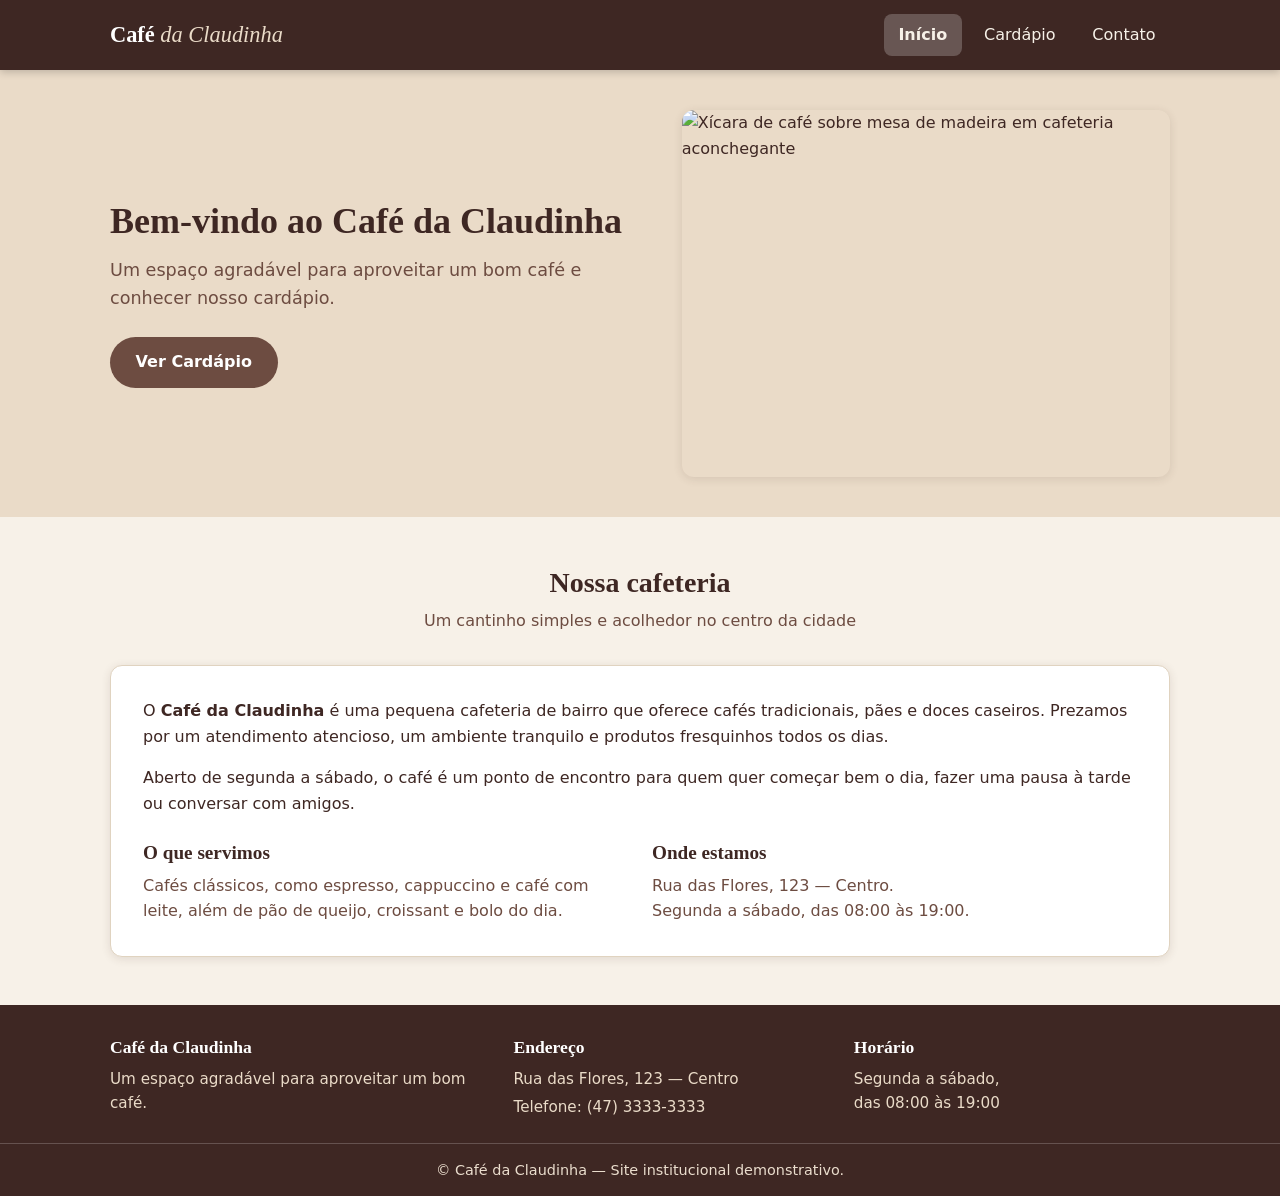
==== index.html @ 3e4fe187 "Implementa etapa 3 do site Café da Claudinha" ====
<!DOCTYPE html>
<html lang="pt-BR">
<head>
  <meta charset="UTF-8">
  <meta name="viewport" content="width=device-width, initial-scale=1.0">
  <meta name="description" content="Café da Claudinha — cafeteria aconchegante no centro. Conheça nosso espaço e cardápio.">
  <title>Café da Claudinha</title>
  <link rel="stylesheet" href="css/style.css">
</head>
<body>
  <a class="skip-link" href="#conteudo">Pular para o conteúdo</a>

  <header class="site-header">
    <div class="header-inner">
      <a class="brand" href="index.html">Café <span>da Claudinha</span></a>
      <button class="menu-toggle" type="button" aria-expanded="false" aria-controls="menu-principal" aria-label="Abrir menu">☰</button>
      <nav class="main-nav" id="menu-principal" aria-label="Navegação principal">
        <ul>
          <li><a href="index.html" class="active" aria-current="page">Início</a></li>
          <li><a href="cardapio.html">Cardápio</a></li>
          <li><a href="contato.html">Contato</a></li>
        </ul>
      </nav>
    </div>
  </header>

  <main id="conteudo">
    <!-- SEÇÃO PRINCIPAL / HERO (RF01) -->
    <section class="hero" aria-labelledby="titulo-hero">
      <div class="hero-inner">
        <div class="hero-text">
          <h1 id="titulo-hero">Bem-vindo ao Café da Claudinha</h1>
          <p>Um espaço agradável para aproveitar um bom café e conhecer nosso cardápio.</p>
          <a class="btn" href="cardapio.html">Ver Cardápio</a>
        </div>
        <div class="hero-image">
          <img src="https://images.unsplash.com/photo-1509042239860-f550ce710b93?w=900&q=80&auto=format&fit=crop" alt="Xícara de café sobre mesa de madeira em cafeteria aconchegante" width="900" height="675" loading="eager">
        </div>
      </div>
    </section>

    <!-- SEÇÃO INSTITUCIONAL (RF01) -->
    <section class="section" aria-labelledby="titulo-sobre">
      <div class="container">
        <h2 class="section-title" id="titulo-sobre">Nossa cafeteria</h2>
        <p class="section-subtitle">Um cantinho simples e acolhedor no centro da cidade</p>
        <div class="card-light">
          <p>O <strong>Café da Claudinha</strong> é uma pequena cafeteria de bairro que oferece cafés tradicionais, pães e doces caseiros. Prezamos por um atendimento atencioso, um ambiente tranquilo e produtos fresquinhos todos os dias.</p>
          <p>Aberto de segunda a sábado, o café é um ponto de encontro para quem quer começar bem o dia, fazer uma pausa à tarde ou conversar com amigos.</p>
          <div class="two-columns">
            <div class="info-box">
              <h3>O que servimos</h3>
              <p>Cafés clássicos, como espresso, cappuccino e café com leite, além de pão de queijo, croissant e bolo do dia.</p>
            </div>
            <div class="info-box">
              <h3>Onde estamos</h3>
              <p>Rua das Flores, 123 — Centro.<br>Segunda a sábado, das 08:00 às 19:00.</p>
            </div>
          </div>
        </div>
      </div>
    </section>
  </main>

  <footer class="site-footer">
    <div class="footer-inner">
      <div>
        <h3>Café da Claudinha</h3>
        <p>Um espaço agradável para aproveitar um bom café.</p>
      </div>
      <div>
        <h3>Endereço</h3>
        <address>Rua das Flores, 123 — Centro</address>
        <p>Telefone: (47) 3333-3333</p>
      </div>
      <div>
        <h3>Horário</h3>
        <p>Segunda a sábado,<br>das 08:00 às 19:00</p>
      </div>
    </div>
    <div class="footer-bottom">© Café da Claudinha — Site institucional demonstrativo.</div>
  </footer>

  <script src="js/script.js"></script>
</body>
</html>
---- css/style.css ----
/* ==========================================================
   Café da Claudinha — style.css
   1. reset/base | 2. variáveis | 3. tipografia
   4. header/nav | 5. hero | 6. seções
   7. cardápio | 8. formulário | 9. footer | 10. responsivo
   ========================================================== */

/* 1. Reset / Base */
*,
*::before,
*::after {
  box-sizing: border-box;
  margin: 0;
  padding: 0;
}

html {
  scroll-behavior: smooth;
}

body {
  font-family: system-ui, -apple-system, "Segoe UI", Arial, sans-serif;
  background-color: var(--color-background);
  color: var(--color-text);
  line-height: 1.6;
  min-height: 100vh;
  display: flex;
  flex-direction: column;
  overflow-x: hidden;
}

img {
  max-width: 100%;
  height: auto;
  display: block;
}

a {
  color: inherit;
}

ul {
  list-style: none;
}

/* 2. Variáveis */
:root {
  --color-primary: #3e2723;      /* marrom escuro */
  --color-secondary: #6d4c41;    /* marrom */
  --color-background: #f7f1e8;   /* creme */
  --color-surface: #ffffff;      /* branco */
  --color-accent: #eadbc8;       /* bege */
  --color-text: #3e2723;
  --color-text-light: #6d4c41;
  --color-muted: #8d6e63;
  --color-border: #e0d3c0;
  --color-success: #2e7d32;
  --color-error: #c62828;
  --radius: 12px;
  --shadow: 0 2px 10px rgba(62, 39, 35, 0.12);
  --container: 1100px;
  --font-title: Georgia, "Times New Roman", serif;
  --font-body: system-ui, -apple-system, "Segoe UI", Arial, sans-serif;
}

/* 3. Tipografia */
h1,
h2,
h3 {
  font-family: var(--font-title);
  color: var(--color-primary);
  line-height: 1.25;
}

h1 {
  font-size: 2.25rem;
  margin-bottom: 0.75rem;
}

h2 {
  font-size: 1.75rem;
  margin-bottom: 0.75rem;
}

h3 {
  font-size: 1.2rem;
}

p {
  margin-bottom: 1rem;
  color: var(--color-text);
}

.section-title {
  text-align: center;
  margin-bottom: 0.5rem;
}

.section-subtitle {
  text-align: center;
  color: var(--color-text-light);
  margin-bottom: 2rem;
}

.container {
  width: 100%;
  max-width: var(--container);
  margin: 0 auto;
  padding: 0 1.25rem;
}

/* Skip link (acessibilidade) */
.skip-link {
  position: absolute;
  left: -9999px;
  top: 0;
  background: var(--color-primary);
  color: #fff;
  padding: 0.6rem 1rem;
  border-radius: 0 0 8px 0;
  z-index: 100;
}

.skip-link:focus {
  left: 0;
}

/* 4. Header / Navegação */
.site-header {
  background-color: var(--color-primary);
  color: #f7f1e8;
  position: sticky;
  top: 0;
  z-index: 50;
  box-shadow: 0 2px 8px rgba(0, 0, 0, 0.2);
}

.header-inner {
  max-width: var(--container);
  margin: 0 auto;
  padding: 0.9rem 1.25rem;
  display: flex;
  align-items: center;
  justify-content: space-between;
  gap: 1rem;
}

.brand {
  font-family: var(--font-title);
  font-size: 1.4rem;
  font-weight: bold;
  text-decoration: none;
  color: #fff;
  white-space: nowrap;
}

.brand span {
  color: var(--color-accent);
  font-weight: normal;
  font-style: italic;
}

.main-nav ul {
  display: flex;
  gap: 0.5rem;
}

.main-nav a {
  display: inline-block;
  text-decoration: none;
  color: #f7f1e8;
  padding: 0.5rem 0.9rem;
  border-radius: 8px;
  transition: background-color 0.2s ease;
}

.main-nav a:hover {
  background-color: rgba(255, 255, 255, 0.15);
}

.main-nav a:focus-visible {
  outline: 3px solid #fff;
  outline-offset: 2px;
}

.main-nav a.active {
  background-color: rgba(255, 255, 255, 0.22);
  font-weight: 600;
}

.menu-toggle {
  display: none;
  background: transparent;
  border: 2px solid rgba(255, 255, 255, 0.6);
  color: #fff;
  border-radius: 8px;
  padding: 0.4rem 0.7rem;
  font-size: 1.1rem;
  cursor: pointer;
}

.menu-toggle:hover,
.menu-toggle:focus-visible {
  background: rgba(255, 255, 255, 0.15);
  outline: 2px solid #fff;
}

/* 5. Hero */
.hero {
  background-color: var(--color-accent);
}

.hero-inner {
  max-width: var(--container);
  margin: 0 auto;
  padding: 2.5rem 1.25rem;
  display: grid;
  grid-template-columns: 1.05fr 0.95fr;
  gap: 2rem;
  align-items: center;
}

.hero-text p {
  color: var(--color-text-light);
  font-size: 1.1rem;
}

.hero-image img {
  border-radius: var(--radius);
  box-shadow: var(--shadow);
  aspect-ratio: 4 / 3;
  object-fit: cover;
  width: 100%;
}

.btn {
  display: inline-block;
  background-color: var(--color-secondary);
  color: #fff;
  text-decoration: none;
  border: none;
  cursor: pointer;
  padding: 0.8rem 1.6rem;
  border-radius: 999px;
  font-size: 1rem;
  font-weight: 600;
  margin-top: 0.5rem;
  transition: background-color 0.2s ease, transform 0.1s ease;
}

.btn:hover {
  background-color: var(--color-primary);
}

.btn:focus-visible {
  outline: 3px solid var(--color-primary);
  outline-offset: 3px;
}

.btn:active {
  transform: scale(0.98);
}

/* 6. Seções */
.section {
  padding: 3rem 0;
}

.card-light {
  background-color: var(--color-surface);
  border: 1px solid var(--color-border);
  border-radius: var(--radius);
  box-shadow: var(--shadow);
  padding: 2rem;
}

.two-columns {
  display: grid;
  grid-template-columns: 1fr 1fr;
  gap: 1.5rem;
  margin-top: 1.5rem;
}

.info-box h3 {
  margin-bottom: 0.5rem;
}

.info-box p {
  color: var(--color-text-light);
  margin-bottom: 0;
}

/* 7. Cardápio */
.menu-grid {
  display: grid;
  grid-template-columns: repeat(3, 1fr);
  gap: 1.5rem;
  margin-top: 1rem;
}

.product-card {
  background: var(--color-surface);
  border: 1px solid var(--color-border);
  border-radius: var(--radius);
  overflow: hidden;
  box-shadow: var(--shadow);
  display: flex;
  flex-direction: column;
  transition: transform 0.15s ease;
}

.product-card:hover {
  transform: translateY(-3px);
}

.product-card img {
  width: 100%;
  aspect-ratio: 4 / 3;
  object-fit: cover;
}

.product-body {
  padding: 1.25rem;
  display: flex;
  flex-direction: column;
  gap: 0.5rem;
  flex: 1;
}

.product-body h3 {
  font-size: 1.25rem;
}

.product-body p {
  color: var(--color-text-light);
  font-size: 0.98rem;
  margin-bottom: 0.25rem;
  flex: 1;
}

.price {
  font-weight: 700;
  font-size: 1.15rem;
  color: var(--color-secondary);
}

/* 8. Contato / Formulário */
.contact-grid {
  display: grid;
  grid-template-columns: 0.9fr 1.1fr;
  gap: 1.5rem;
  align-items: start;
}

.contact-info {
  background: var(--color-surface);
  border: 1px solid var(--color-border);
  border-radius: var(--radius);
  padding: 1.75rem;
  box-shadow: var(--shadow);
}

.contact-info dl {
  display: grid;
  gap: 1rem;
  margin-top: 1rem;
}

.contact-info dt {
  font-weight: 700;
  color: var(--color-primary);
}

.contact-info dd {
  color: var(--color-text-light);
}

.contact-form-wrap {
  background: var(--color-surface);
  border: 1px solid var(--color-border);
  border-radius: var(--radius);
  padding: 1.75rem;
  box-shadow: var(--shadow);
}

.form-group {
  margin-bottom: 1.1rem;
}

.form-group label {
  display: block;
  font-weight: 600;
  margin-bottom: 0.35rem;
  color: var(--color-primary);
}

.form-group input,
.form-group textarea {
  width: 100%;
  border: 1px solid var(--color-border);
  border-radius: 8px;
  padding: 0.75rem 0.9rem;
  font-size: 1rem;
  font-family: var(--font-body);
  background: #fffdf9;
  color: var(--color-text);
}

.form-group input:focus,
.form-group textarea:focus {
  outline: 3px solid rgba(109, 76, 65, 0.35);
  border-color: var(--color-secondary);
}

.form-group textarea {
  min-height: 140px;
  resize: vertical;
}

.field-error {
  display: none;
  color: var(--color-error);
  font-size: 0.9rem;
  margin-top: 0.3rem;
}

.field-error.visible {
  display: block;
}

.form-feedback {
  display: none;
  margin-top: 1rem;
  padding: 0.9rem 1rem;
  border-radius: 8px;
  font-weight: 600;
}

.form-feedback.success {
  display: block;
  background: #e8f5e9;
  color: var(--color-success);
  border: 1px solid #a5d6a7;
}

.form-feedback.error {
  display: block;
  background: #fdecea;
  color: var(--color-error);
  border: 1px solid #ef9a9a;
}

/* 9. Footer */
.site-footer {
  background-color: var(--color-primary);
  color: #f7f1e8;
  margin-top: auto;
}

.footer-inner {
  max-width: var(--container);
  margin: 0 auto;
  padding: 2rem 1.25rem 1.25rem;
  display: grid;
  grid-template-columns: 1.2fr 1fr 1fr;
  gap: 1.5rem;
}

.site-footer h3 {
  color: #fff;
  margin-bottom: 0.5rem;
  font-size: 1.1rem;
}

.site-footer p,
.site-footer address {
  font-style: normal;
  color: #eadbc8;
  font-size: 0.95rem;
  margin-bottom: 0.25rem;
}

.footer-bottom {
  border-top: 1px solid rgba(255, 255, 255, 0.2);
  text-align: center;
  padding: 0.9rem 1rem;
  font-size: 0.9rem;
  color: #eaddcd;
}

/* 10. Responsividade */
@media (max-width: 1024px) {
  .menu-grid {
    grid-template-columns: repeat(2, 1fr);
  }

  .hero-inner {
    gap: 1.5rem;
  }
}

@media (max-width: 768px) {
  h1 {
    font-size: 1.9rem;
  }

  .hero-inner {
    grid-template-columns: 1fr;
    padding: 2rem 1.25rem;
  }

  .hero-image {
    order: -1;
  }

  .two-columns {
    grid-template-columns: 1fr;
  }

  .contact-grid {
    grid-template-columns: 1fr;
  }

  .footer-inner {
    grid-template-columns: 1fr 1fr;
  }
}

@media (max-width: 600px) {
  .menu-toggle {
    display: inline-block;
  }

  .main-nav {
    display: none;
    width: 100%;
  }

  .header-inner {
    flex-wrap: wrap;
  }

  .main-nav.open {
    display: block;
  }

  .main-nav ul {
    flex-direction: column;
    width: 100%;
    padding-bottom: 0.5rem;
  }

  .main-nav a {
    display: block;
    width: 100%;
  }

  .menu-grid {
    grid-template-columns: 1fr;
  }

  .section {
    padding: 2rem 0;
  }

  .card-light {
    padding: 1.4rem;
  }

  .footer-inner {
    grid-template-columns: 1fr;
  }
}

@media (max-width: 390px) {
  body {
    font-size: 0.98rem;
  }

  h1 {
    font-size: 1.65rem;
  }

  h2 {
    font-size: 1.4rem;
  }

  .container,
  .header-inner,
  .hero-inner {
    padding-left: 1rem;
    padding-right: 1rem;
  }

  .btn {
    width: 100%;
    text-align: center;
  }
}
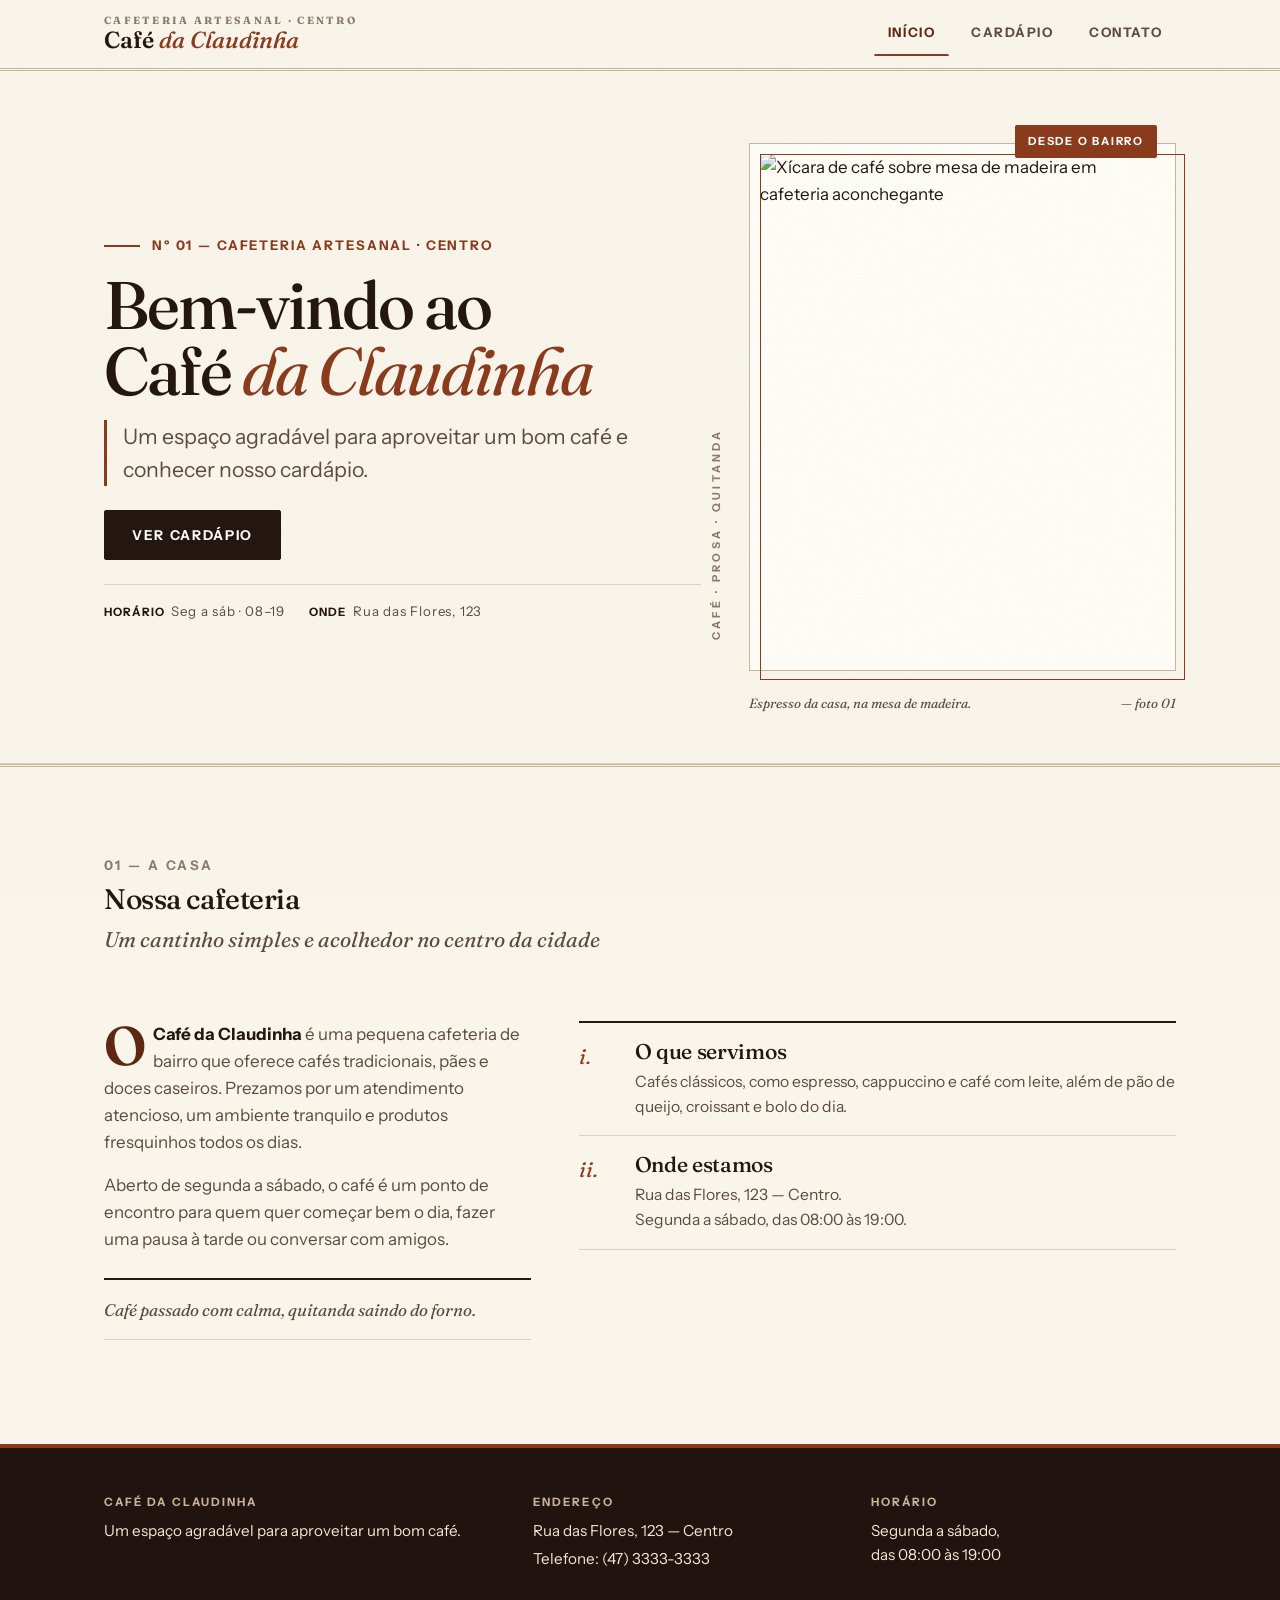
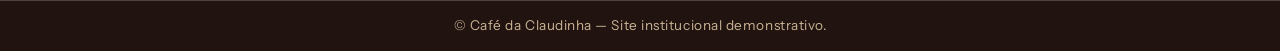
==== commit 7957d91d: "improvments" ====
--- a/index.html
+++ b/index.html
@@ -12,7 +12,7 @@
 
   <header class="site-header">
     <div class="header-inner">
-      <a class="brand" href="index.html">Café <span>da Claudinha</span></a>
+      <a class="brand" href="index.html"><span class="brand-top">Cafeteria artesanal · Centro</span>Café <em>da Claudinha</em></a>
       <button class="menu-toggle" type="button" aria-expanded="false" aria-controls="menu-principal" aria-label="Abrir menu">☰</button>
       <nav class="main-nav" id="menu-principal" aria-label="Navegação principal">
         <ul>
@@ -29,34 +29,55 @@
     <section class="hero" aria-labelledby="titulo-hero">
       <div class="hero-inner">
         <div class="hero-text">
-          <h1 id="titulo-hero">Bem-vindo ao Café da Claudinha</h1>
-          <p>Um espaço agradável para aproveitar um bom café e conhecer nosso cardápio.</p>
-          <a class="btn" href="cardapio.html">Ver Cardápio</a>
+          <p class="kicker">Nº 01 — Cafeteria artesanal · Centro</p>
+          <h1 id="titulo-hero">Bem-vindo ao Café <em>da Claudinha</em></h1>
+          <p class="lede">Um espaço agradável para aproveitar um bom café e conhecer nosso cardápio.</p>
+          <div class="hero-actions">
+            <a class="btn" href="cardapio.html">Ver Cardápio</a>
+          </div>
+          <p class="hero-meta"><span><strong>Horário</strong>Seg a sáb · 08–19</span><span><strong>Onde</strong>Rua das Flores, 123</span></p>
         </div>
-        <div class="hero-image">
-          <img src="https://images.unsplash.com/photo-1509042239860-f550ce710b93?w=900&q=80&auto=format&fit=crop" alt="Xícara de café sobre mesa de madeira em cafeteria aconchegante" width="900" height="675" loading="eager">
-        </div>
+        <figure class="hero-figure">
+          <span class="hero-stamp" aria-hidden="true">Desde o bairro</span>
+          <span class="hero-vertical" aria-hidden="true">café · prosa · quitanda</span>
+          <div class="frame">
+            <img src="https://images.unsplash.com/photo-1509042239860-f550ce710b93?w=900&q=80&auto=format&fit=crop" alt="Xícara de café sobre mesa de madeira em cafeteria aconchegante" width="900" height="1125" loading="eager">
+          </div>
+          <figcaption><span>Espresso da casa, na mesa de madeira.</span><span>— foto 01</span></figcaption>
+        </figure>
       </div>
     </section>
 
     <!-- SEÇÃO INSTITUCIONAL (RF01) -->
-    <section class="section" aria-labelledby="titulo-sobre">
+    <section class="section section--ruled" aria-labelledby="titulo-sobre">
       <div class="container">
-        <h2 class="section-title" id="titulo-sobre">Nossa cafeteria</h2>
-        <p class="section-subtitle">Um cantinho simples e acolhedor no centro da cidade</p>
-        <div class="card-light">
-          <p>O <strong>Café da Claudinha</strong> é uma pequena cafeteria de bairro que oferece cafés tradicionais, pães e doces caseiros. Prezamos por um atendimento atencioso, um ambiente tranquilo e produtos fresquinhos todos os dias.</p>
-          <p>Aberto de segunda a sábado, o café é um ponto de encontro para quem quer começar bem o dia, fazer uma pausa à tarde ou conversar com amigos.</p>
-          <div class="two-columns">
-            <div class="info-box">
-              <h3>O que servimos</h3>
-              <p>Cafés clássicos, como espresso, cappuccino e café com leite, além de pão de queijo, croissant e bolo do dia.</p>
-            </div>
-            <div class="info-box">
-              <h3>Onde estamos</h3>
-              <p>Rua das Flores, 123 — Centro.<br>Segunda a sábado, das 08:00 às 19:00.</p>
-            </div>
+        <div class="section-head">
+          <p class="section-index">01 — A casa</p>
+          <h2 class="section-title" id="titulo-sobre">Nossa cafeteria</h2>
+          <p class="section-subtitle">Um cantinho simples e acolhedor no centro da cidade</p>
+        </div>
+        <div class="editorial-grid">
+          <div class="prose">
+            <p class="dropcap">O <strong>Café da Claudinha</strong> é uma pequena cafeteria de bairro que oferece cafés tradicionais, pães e doces caseiros. Prezamos por um atendimento atencioso, um ambiente tranquilo e produtos fresquinhos todos os dias.</p>
+            <p>Aberto de segunda a sábado, o café é um ponto de encontro para quem quer começar bem o dia, fazer uma pausa à tarde ou conversar com amigos.</p>
+            <p class="pull">Café passado com calma, quitanda saindo do forno.</p>
           </div>
+          <ul class="ruled-list">
+            <li>
+              <span class="num" aria-hidden="true">i.</span>
+              <div>
+                <h3>O que servimos</h3>
+                <p>Cafés clássicos, como espresso, cappuccino e café com leite, além de pão de queijo, croissant e bolo do dia.</p>
+              </div>
+            </li>
+            <li>
+              <span class="num" aria-hidden="true">ii.</span>
+              <div>
+                <h3>Onde estamos</h3>
+                <p>Rua das Flores, 123 — Centro.<br>Segunda a sábado, das 08:00 às 19:00.</p>
+              </div>
+            </li>
+          </ul>
         </div>
       </div>
     </section>
--- a/css/style.css
+++ b/css/style.css
@@ -1,599 +1,536 @@
 /* ==========================================================
-   Café da Claudinha — style.css
-   1. reset/base | 2. variáveis | 3. tipografia
-   4. header/nav | 5. hero | 6. seções
-   7. cardápio | 8. formulário | 9. footer | 10. responsivo
+   Café da Claudinha — Warm Editorial
+   Direção: menu impresso artesanal + revista gastronômica
+   Tokens primeiro; nenhum valor fora da escala.
    ========================================================== */
-
-/* 1. Reset / Base */
+@import url("https://fonts.googleapis.com/css2?family=Fraunces:ital,opsz,wght@0,9..144,400;0,9..144,500;0,9..144,600;1,9..144,400;1,9..144,500&family=Instrument+Sans:wght@400;500;600;700&display=swap");
+
+:root {
+  /* TYPE — perfect fourth 1.333, fluido com clamp */
+  --font-display: "Fraunces", Georgia, "Times New Roman", serif;
+  --font-text: "Instrument Sans", system-ui, -apple-system, "Segoe UI", sans-serif;
+  --step--1: clamp(0.78rem, 0.76rem + 0.1vw, 0.83rem);
+  --step-0: clamp(1rem, 0.96rem + 0.2vw, 1.06rem);
+  --step-1: clamp(1.2rem, 1.12rem + 0.4vw, 1.33rem);
+  --step-2: clamp(1.5rem, 1.35rem + 0.75vw, 1.77rem);
+  --step-3: clamp(1.9rem, 1.6rem + 1.4vw, 2.37rem);
+  --step-4: clamp(2.4rem, 1.95rem + 2.3vw, 3.15rem);
+  --step-5: clamp(3rem, 2.3rem + 3.5vw, 4.2rem);
+
+  /* SPACE — uma escala só */
+  --space-3xs: 0.25rem; --space-2xs: 0.5rem; --space-xs: 0.75rem;
+  --space-s: 1rem; --space-m: 1.5rem; --space-l: 2rem;
+  --space-xl: 3rem; --space-2xl: 4.5rem; --space-3xl: 6rem;
+  --space-section: clamp(3rem, 2rem + 5vw, 5.5rem);
+
+  /* COLOR — rampa quente, um acento só */
+  --base: #faf5eb;
+  --surface: #fffdf7;
+  --surface-warm: #f3e9d6;
+  --ink: #241611;
+  --ink-2: #5d4b3e;
+  --ink-3: #8c7b6b;
+  --line: #e0d2ba;
+  --line-strong: #c9b694;
+  --accent: #8a3b1c;
+  --accent-deep: #5e2712;
+  --footer-bg: #211310;
+  --footer-ink: #f2e7d3;
+  --footer-dim: #c8b394;
+  --success: #2e6b34;
+  --error: #a8321f;
+
+  /* FORM */
+  --radius: 2px;
+  --border: 1px solid var(--line);
+  --border-strong: 1px solid var(--line-strong);
+  --shadow: none;
+  --container: 1120px;
+  --measure: 68ch;
+
+  /* MOTION */
+  --dur-fast: 120ms; --dur: 200ms; --dur-slow: 500ms;
+  --ease: cubic-bezier(0.2, 0, 0, 1);
+
+  --z-sticky: 100;
+}
+
+/* 1. Base */
 *,
 *::before,
-*::after {
-  box-sizing: border-box;
-  margin: 0;
-  padding: 0;
-}
-
-html {
-  scroll-behavior: smooth;
-}
+*::after { box-sizing: border-box; margin: 0; padding: 0; }
+
+html { scroll-behavior: smooth; }
 
 body {
-  font-family: system-ui, -apple-system, "Segoe UI", Arial, sans-serif;
-  background-color: var(--color-background);
-  color: var(--color-text);
+  font-family: var(--font-text);
+  background: var(--base);
+  color: var(--ink);
   line-height: 1.6;
-  min-height: 100vh;
+  font-size: var(--step-0);
+  min-height: 100svh;
   display: flex;
   flex-direction: column;
   overflow-x: hidden;
 }
 
-img {
-  max-width: 100%;
-  height: auto;
-  display: block;
-}
-
-a {
-  color: inherit;
-}
-
-ul {
-  list-style: none;
-}
-
-/* 2. Variáveis */
-:root {
-  --color-primary: #3e2723;      /* marrom escuro */
-  --color-secondary: #6d4c41;    /* marrom */
-  --color-background: #f7f1e8;   /* creme */
-  --color-surface: #ffffff;      /* branco */
-  --color-accent: #eadbc8;       /* bege */
-  --color-text: #3e2723;
-  --color-text-light: #6d4c41;
-  --color-muted: #8d6e63;
-  --color-border: #e0d3c0;
-  --color-success: #2e7d32;
-  --color-error: #c62828;
-  --radius: 12px;
-  --shadow: 0 2px 10px rgba(62, 39, 35, 0.12);
-  --container: 1100px;
-  --font-title: Georgia, "Times New Roman", serif;
-  --font-body: system-ui, -apple-system, "Segoe UI", Arial, sans-serif;
-}
-
-/* 3. Tipografia */
-h1,
-h2,
-h3 {
-  font-family: var(--font-title);
-  color: var(--color-primary);
-  line-height: 1.25;
-}
-
-h1 {
-  font-size: 2.25rem;
-  margin-bottom: 0.75rem;
-}
-
-h2 {
-  font-size: 1.75rem;
-  margin-bottom: 0.75rem;
-}
-
-h3 {
-  font-size: 1.2rem;
-}
-
-p {
-  margin-bottom: 1rem;
-  color: var(--color-text);
-}
-
-.section-title {
-  text-align: center;
-  margin-bottom: 0.5rem;
-}
-
+/* textura de papel sutil (print) */
+body::before {
+  content: ""; position: fixed; inset: 0; pointer-events: none; z-index: 9999;
+  opacity: 0.05; mix-blend-mode: multiply;
+  background-image: url("data:image/svg+xml,%3Csvg xmlns='http://www.w3.org/2000/svg'%3E%3Cfilter id='n'%3E%3CfeTurbulence type='fractalNoise' baseFrequency='.8' numOctaves='4'/%3E%3C/filter%3E%3Crect width='100%25' height='100%25' filter='url(%23n)'/%3E%3C/svg%3E");
+}
+@media (prefers-reduced-transparency: reduce) { body::before { display: none; } }
+
+img { max-width: 100%; height: auto; display: block; }
+ul { list-style: none; }
+a { color: inherit; }
+
+::selection { background: var(--accent); color: #fff; }
+
+/* 2. Tipografia */
+h1, h2, h3 {
+  font-family: var(--font-display);
+  font-weight: 500;
+  line-height: 1.08;
+  letter-spacing: -0.015em;
+  color: var(--ink);
+  text-wrap: balance;
+}
+h1 { font-size: var(--step-4); }
+h2 { font-size: var(--step-2); }
+h3 { font-size: var(--step-1); line-height: 1.2; }
+p { max-width: var(--measure); text-wrap: pretty; }
+strong { font-weight: 700; }
+
+.kicker {
+  font-family: var(--font-text);
+  font-size: var(--step--1);
+  font-weight: 700;
+  letter-spacing: 0.14em;
+  text-transform: uppercase;
+  color: var(--accent);
+  display: flex;
+  align-items: center;
+  gap: var(--space-xs);
+  margin-bottom: var(--space-s);
+  max-width: none;
+}
+.kicker::before {
+  content: ""; width: 2.25rem; height: 2px; background: var(--accent); flex: none;
+}
+
+.section-title { margin-bottom: var(--space-2xs); }
 .section-subtitle {
-  text-align: center;
-  color: var(--color-text-light);
-  margin-bottom: 2rem;
+  color: var(--ink-2);
+  font-size: var(--step-1);
+  font-family: var(--font-display);
+  font-style: italic;
+  font-weight: 400;
+  margin-bottom: var(--space-l);
+  max-width: none;
 }
 
 .container {
   width: 100%;
   max-width: var(--container);
   margin: 0 auto;
-  padding: 0 1.25rem;
-}
-
-/* Skip link (acessibilidade) */
+  padding: 0 var(--space-m);
+}
+
 .skip-link {
-  position: absolute;
-  left: -9999px;
-  top: 0;
-  background: var(--color-primary);
-  color: #fff;
-  padding: 0.6rem 1rem;
-  border-radius: 0 0 8px 0;
-  z-index: 100;
-}
-
-.skip-link:focus {
-  left: 0;
-}
-
-/* 4. Header / Navegação */
+  position: absolute; left: -9999px; top: 0;
+  background: var(--ink); color: #fff;
+  padding: 0.6rem 1rem; border-radius: 0 0 var(--radius) 0; z-index: 200;
+}
+.skip-link:focus { left: 0; }
+
+/* 3. Header — barra editorial com régua dupla */
 .site-header {
-  background-color: var(--color-primary);
-  color: #f7f1e8;
-  position: sticky;
-  top: 0;
-  z-index: 50;
-  box-shadow: 0 2px 8px rgba(0, 0, 0, 0.2);
-}
-
+  background: var(--base);
+  border-bottom: 3px double var(--line-strong);
+  position: sticky; top: 0; z-index: var(--z-sticky);
+}
 .header-inner {
   max-width: var(--container);
   margin: 0 auto;
-  padding: 0.9rem 1.25rem;
-  display: flex;
-  align-items: center;
-  justify-content: space-between;
-  gap: 1rem;
-}
-
+  padding: var(--space-xs) var(--space-m);
+  display: flex; align-items: center; justify-content: space-between;
+  gap: var(--space-s);
+}
+.brand-top {
+  display: block;
+  font-size: 0.65rem; font-weight: 700;
+  letter-spacing: 0.22em; text-transform: uppercase;
+  color: var(--ink-3);
+  line-height: 1.2;
+}
 .brand {
-  font-family: var(--font-title);
-  font-size: 1.4rem;
-  font-weight: bold;
-  text-decoration: none;
-  color: #fff;
-  white-space: nowrap;
-}
-
-.brand span {
-  color: var(--color-accent);
-  font-weight: normal;
-  font-style: italic;
-}
-
-.main-nav ul {
-  display: flex;
-  gap: 0.5rem;
-}
-
+  font-family: var(--font-display);
+  font-size: 1.45rem; font-weight: 600;
+  text-decoration: none; color: var(--ink);
+  line-height: 1.1; white-space: nowrap;
+}
+.brand em { color: var(--accent); font-style: italic; font-weight: 500; }
+
+.main-nav ul { display: flex; gap: var(--space-2xs); align-items: center; }
 .main-nav a {
   display: inline-block;
   text-decoration: none;
-  color: #f7f1e8;
-  padding: 0.5rem 0.9rem;
-  border-radius: 8px;
-  transition: background-color 0.2s ease;
-}
-
-.main-nav a:hover {
-  background-color: rgba(255, 255, 255, 0.15);
-}
-
-.main-nav a:focus-visible {
-  outline: 3px solid #fff;
-  outline-offset: 2px;
-}
-
-.main-nav a.active {
-  background-color: rgba(255, 255, 255, 0.22);
-  font-weight: 600;
-}
+  font-size: 0.82rem; font-weight: 700;
+  letter-spacing: 0.12em; text-transform: uppercase;
+  color: var(--ink-2);
+  padding: 0.55rem 0.8rem;
+  border: 1px solid transparent;
+  border-radius: var(--radius);
+  min-height: 44px; line-height: 1.6;
+}
+.main-nav a:hover { color: var(--accent-deep); border-color: var(--line); background: var(--surface); }
+.main-nav a:active { transform: translateY(1px); }
+.main-nav a:focus-visible { outline: 2px solid var(--accent); outline-offset: 2px; }
+.main-nav a.active { color: var(--accent-deep); border-bottom: 2px solid var(--accent); border-radius: 0; }
 
 .menu-toggle {
   display: none;
   background: transparent;
-  border: 2px solid rgba(255, 255, 255, 0.6);
-  color: #fff;
-  border-radius: 8px;
-  padding: 0.4rem 0.7rem;
-  font-size: 1.1rem;
-  cursor: pointer;
-}
-
-.menu-toggle:hover,
-.menu-toggle:focus-visible {
-  background: rgba(255, 255, 255, 0.15);
-  outline: 2px solid #fff;
-}
-
-/* 5. Hero */
+  border: var(--border-strong);
+  border-radius: var(--radius);
+  color: var(--ink);
+  padding: 0.5rem 0.8rem;
+  font-size: 1rem; font-weight: 700;
+  cursor: pointer; min-height: 44px; min-width: 44px;
+}
+.menu-toggle:hover, .menu-toggle:focus-visible {
+  border-color: var(--accent); color: var(--accent-deep); outline: 2px solid var(--accent); outline-offset: 2px;
+}
+
+/* 4. Hero editorial */
 .hero {
-  background-color: var(--color-accent);
-}
-
+  border-bottom: var(--border);
+  background:
+    linear-gradient(var(--line) 1px, transparent 1px) 0 0 / 100% 100%,
+    var(--base);
+  background-image: none;
+}
 .hero-inner {
   max-width: var(--container);
   margin: 0 auto;
-  padding: 2.5rem 1.25rem;
+  padding: var(--space-2xl) var(--space-m) var(--space-xl);
   display: grid;
-  grid-template-columns: 1.05fr 0.95fr;
-  gap: 2rem;
+  grid-template-columns: 7fr 5fr;
+  gap: var(--space-xl);
   align-items: center;
 }
-
-.hero-text p {
-  color: var(--color-text-light);
-  font-size: 1.1rem;
-}
-
-.hero-image img {
+.hero-text h1 { font-size: var(--step-5); line-height: 0.98; letter-spacing: -0.03em; margin-bottom: var(--space-s); }
+.hero-text h1 em { font-style: italic; color: var(--accent); font-weight: 400; }
+.hero-text .lede {
+  font-size: var(--step-1);
+  line-height: 1.55;
+  color: var(--ink-2);
+  max-width: 34rem;
+  margin-bottom: var(--space-m);
+  border-left: 3px solid var(--accent);
+  padding-left: var(--space-s);
+}
+.hero-actions { display: flex; flex-wrap: wrap; gap: var(--space-s); align-items: center; margin-bottom: var(--space-m); }
+
+.btn {
+  display: inline-flex; align-items: center; justify-content: center;
+  background: var(--ink); color: #fff;
+  text-decoration: none; border: 1px solid var(--ink);
+  cursor: pointer;
+  padding: 0.85rem 1.7rem 0.8rem;
   border-radius: var(--radius);
-  box-shadow: var(--shadow);
-  aspect-ratio: 4 / 3;
-  object-fit: cover;
+  font-size: 0.85rem; font-weight: 700;
+  letter-spacing: 0.12em; text-transform: uppercase;
+  font-family: var(--font-text);
+  min-height: 48px;
+  transition: background-color var(--dur) var(--ease), color var(--dur) var(--ease), transform var(--dur-fast) var(--ease);
+}
+.btn:hover { background: var(--accent-deep); border-color: var(--accent-deep); }
+.btn:active { transform: translateY(1px); }
+.btn:focus-visible { outline: 3px solid var(--accent); outline-offset: 3px; }
+.btn--ghost { background: transparent; color: var(--ink); border: var(--border-strong); }
+.btn--ghost:hover { background: var(--surface); color: var(--accent-deep); border-color: var(--accent); }
+
+.hero-meta {
+  display: flex; flex-wrap: wrap;
+  gap: 0 var(--space-m);
+  border-top: var(--border);
+  padding-top: var(--space-s);
+  font-size: var(--step--1);
+  letter-spacing: 0.06em;
+  color: var(--ink-2);
+  max-width: none;
+}
+.hero-meta strong { color: var(--ink); letter-spacing: 0.1em; text-transform: uppercase; font-size: 0.72rem; margin-right: 0.4rem; }
+
+.hero-figure { position: relative; margin: 0; }
+.hero-figure .frame {
+  border: var(--border-strong);
+  background: var(--surface);
+  padding: 0.6rem;
+  position: relative;
+}
+.hero-figure .frame::after {
+  /* moldura deslocada — detalhe impresso */
+  content: ""; position: absolute; inset: 0;
+  border: 1px solid var(--accent);
+  transform: translate(10px, 10px);
+  pointer-events: none;
+}
+.hero-figure img {
+  width: 100%; aspect-ratio: 4 / 5; object-fit: cover;
+  filter: sepia(0.12) saturate(1.02);
+}
+.hero-figure figcaption {
+  display: flex; justify-content: space-between; gap: var(--space-s);
+  font-size: var(--step--1); color: var(--ink-2);
+  padding-top: 1.4rem;
+  font-style: italic; font-family: var(--font-display);
+}
+.hero-stamp {
+  position: absolute; top: -1.1rem; right: 1.2rem;
+  background: var(--accent); color: #fff;
+  font-size: 0.7rem; font-weight: 700;
+  letter-spacing: 0.16em; text-transform: uppercase;
+  padding: 0.45rem 0.8rem;
+  border-radius: var(--radius);
+  z-index: 2;
+}
+.hero-vertical {
+  position: absolute; left: -2.6rem; top: 50%;
+  writing-mode: vertical-rl; transform: rotate(180deg);
+  font-size: 0.68rem; font-weight: 700;
+  letter-spacing: 0.3em; text-transform: uppercase;
+  color: var(--ink-3);
+}
+
+/* 5. Seções */
+.section { padding: var(--space-section) 0; }
+.section--ruled { border-top: 3px double var(--line-strong); }
+.section-head { display: grid; gap: 0; margin-bottom: var(--space-l); }
+.section-index {
+  font-size: var(--step--1); font-weight: 700;
+  letter-spacing: 0.18em; text-transform: uppercase; color: var(--ink-3);
+  margin-bottom: var(--space-2xs);
+}
+
+.editorial-grid {
+  display: grid; grid-template-columns: 5fr 7fr; gap: var(--space-xl);
+  align-items: start;
+}
+.dropcap::first-letter {
+  font-family: var(--font-display);
+  font-size: 3.2em; line-height: 0.85;
+  float: left; padding-right: 0.12em; padding-top: 0.05em;
+  color: var(--accent-deep); font-weight: 600;
+}
+.prose p { color: var(--ink-2); margin-bottom: var(--space-s); font-size: var(--step-0); }
+.prose p strong { color: var(--ink); }
+.pull {
+  border-top: 2px solid var(--ink);
+  border-bottom: var(--border);
+  padding: var(--space-s) 0;
+  margin-top: var(--space-m);
+  font-family: var(--font-display);
+  font-style: italic;
+  font-size: var(--step-1);
+  color: var(--ink);
+  max-width: none;
+}
+.ruled-list { border-top: 2px solid var(--ink); }
+.ruled-list li {
+  display: grid; grid-template-columns: 2.5rem 1fr; gap: var(--space-s);
+  padding: var(--space-s) 0;
+  border-bottom: var(--border);
+}
+.ruled-list .num {
+  font-family: var(--font-display); font-style: italic;
+  color: var(--accent); font-size: var(--step-1);
+}
+.ruled-list h3 { font-size: var(--step-1); margin-bottom: 0.3rem; }
+.ruled-list p { color: var(--ink-2); margin: 0; font-size: 0.98rem; }
+
+/* 6. Cardápio — menu impresso, sem cards */
+.menu-sheet {
+  background: var(--surface);
+  border: var(--border-strong);
+  padding: clamp(1.25rem, 1rem + 3vw, 3rem);
+  position: relative;
+}
+.menu-sheet::before {
+  content: ""; position: absolute; inset: 6px;
+  border: 1px solid var(--line);
+  pointer-events: none;
+}
+.menu-columns {
+  display: grid; grid-template-columns: 1fr 1fr;
+  column-gap: var(--space-xl);
+  position: relative;
+}
+.menu-item {
+  display: grid; grid-template-columns: 7.5rem 1fr;
+  gap: var(--space-s);
+  padding: var(--space-m) 0;
+  border-bottom: 1px dotted var(--line-strong);
+  break-inside: avoid;
+}
+.menu-item:first-child { padding-top: 0; }
+.menu-thumb {
+  border: var(--border-strong);
+  padding: 0.3rem;
+  background: var(--base);
+  align-self: start;
+}
+.menu-thumb img { width: 100%; aspect-ratio: 1 / 1; object-fit: cover; filter: sepia(0.14) saturate(1.02); }
+.menu-item h3 { font-size: 1.2rem; }
+.menu-line { display: flex; align-items: baseline; gap: 0.6rem; flex-wrap: wrap; }
+.menu-line h3 { flex: none; min-width: 0; max-width: 100%; }
+.dots { flex: 1 1 1rem; border-bottom: 2px dotted var(--line-strong); transform: translateY(-4px); min-width: 1rem; }
+.price {
+  font-family: var(--font-display);
+  font-weight: 600; font-size: 1.15rem;
+  color: var(--accent-deep);
+  font-variant-numeric: tabular-nums lining-nums;
+  white-space: nowrap;
+}
+.menu-item .desc { color: var(--ink-2); font-size: 0.95rem; margin: 0.3rem 0 0; }
+.menu-tag {
+  display: inline-block;
+  font-size: 0.68rem; font-weight: 700;
+  letter-spacing: 0.14em; text-transform: uppercase;
+  color: var(--accent);
+  margin-bottom: 0.25rem;
+}
+.menu-note {
+  margin-top: var(--space-m);
+  max-width: none;
+  border-top: 2px solid var(--ink);
+  padding-top: var(--space-s);
+  display: flex; flex-wrap: wrap; gap: var(--space-s) var(--space-xl);
+  font-size: var(--step--1); color: var(--ink-2); letter-spacing: 0.04em;
+  position: relative;
+}
+
+/* 7. Contato */
+.contact-grid {
+  display: grid; grid-template-columns: 5fr 7fr;
+  gap: var(--space-xl); align-items: start;
+}
+.ledger { border-top: 2px solid var(--ink); margin-top: var(--space-s); }
+.ledger > div {
+  display: grid; grid-template-columns: 2.2rem 1fr; gap: var(--space-s);
+  padding: var(--space-s) 0;
+  border-bottom: var(--border);
+}
+.ledger .num { font-family: var(--font-display); font-style: italic; color: var(--accent); }
+.ledger dt {
+  font-size: 0.72rem; font-weight: 700;
+  letter-spacing: 0.16em; text-transform: uppercase;
+  color: var(--ink-3); margin-bottom: 0.2rem;
+}
+.ledger dd { color: var(--ink); font-size: 1.02rem; }
+.contact-form-wrap {
+  background: var(--surface);
+  border: var(--border-strong);
+  padding: clamp(1.25rem, 1rem + 2.5vw, 2.25rem);
+}
+.contact-form-wrap h2 { margin-bottom: 0.3rem; }
+.form-hint { color: var(--ink-2); font-size: 0.95rem; margin-bottom: var(--space-m); }
+.form-group { margin-bottom: var(--space-m); display: grid; gap: 0.35rem; }
+.form-group label {
+  font-size: 0.74rem; font-weight: 700;
+  letter-spacing: 0.14em; text-transform: uppercase;
+  color: var(--ink);
+}
+.form-group input, .form-group textarea {
   width: 100%;
-}
-
-.btn {
-  display: inline-block;
-  background-color: var(--color-secondary);
-  color: #fff;
-  text-decoration: none;
   border: none;
-  cursor: pointer;
-  padding: 0.8rem 1.6rem;
-  border-radius: 999px;
-  font-size: 1rem;
-  font-weight: 600;
-  margin-top: 0.5rem;
-  transition: background-color 0.2s ease, transform 0.1s ease;
-}
-
-.btn:hover {
-  background-color: var(--color-primary);
-}
-
-.btn:focus-visible {
-  outline: 3px solid var(--color-primary);
-  outline-offset: 3px;
-}
-
-.btn:active {
-  transform: scale(0.98);
-}
-
-/* 6. Seções */
-.section {
-  padding: 3rem 0;
-}
-
-.card-light {
-  background-color: var(--color-surface);
-  border: 1px solid var(--color-border);
-  border-radius: var(--radius);
-  box-shadow: var(--shadow);
-  padding: 2rem;
-}
-
-.two-columns {
-  display: grid;
-  grid-template-columns: 1fr 1fr;
-  gap: 1.5rem;
-  margin-top: 1.5rem;
-}
-
-.info-box h3 {
-  margin-bottom: 0.5rem;
-}
-
-.info-box p {
-  color: var(--color-text-light);
-  margin-bottom: 0;
-}
-
-/* 7. Cardápio */
-.menu-grid {
-  display: grid;
-  grid-template-columns: repeat(3, 1fr);
-  gap: 1.5rem;
-  margin-top: 1rem;
-}
-
-.product-card {
-  background: var(--color-surface);
-  border: 1px solid var(--color-border);
-  border-radius: var(--radius);
-  overflow: hidden;
-  box-shadow: var(--shadow);
-  display: flex;
-  flex-direction: column;
-  transition: transform 0.15s ease;
-}
-
-.product-card:hover {
-  transform: translateY(-3px);
-}
-
-.product-card img {
-  width: 100%;
-  aspect-ratio: 4 / 3;
-  object-fit: cover;
-}
-
-.product-body {
-  padding: 1.25rem;
-  display: flex;
-  flex-direction: column;
-  gap: 0.5rem;
-  flex: 1;
-}
-
-.product-body h3 {
-  font-size: 1.25rem;
-}
-
-.product-body p {
-  color: var(--color-text-light);
-  font-size: 0.98rem;
-  margin-bottom: 0.25rem;
-  flex: 1;
-}
-
-.price {
-  font-weight: 700;
-  font-size: 1.15rem;
-  color: var(--color-secondary);
-}
-
-/* 8. Contato / Formulário */
-.contact-grid {
-  display: grid;
-  grid-template-columns: 0.9fr 1.1fr;
-  gap: 1.5rem;
-  align-items: start;
-}
-
-.contact-info {
-  background: var(--color-surface);
-  border: 1px solid var(--color-border);
-  border-radius: var(--radius);
-  padding: 1.75rem;
-  box-shadow: var(--shadow);
-}
-
-.contact-info dl {
-  display: grid;
-  gap: 1rem;
-  margin-top: 1rem;
-}
-
-.contact-info dt {
-  font-weight: 700;
-  color: var(--color-primary);
-}
-
-.contact-info dd {
-  color: var(--color-text-light);
-}
-
-.contact-form-wrap {
-  background: var(--color-surface);
-  border: 1px solid var(--color-border);
-  border-radius: var(--radius);
-  padding: 1.75rem;
-  box-shadow: var(--shadow);
-}
-
-.form-group {
-  margin-bottom: 1.1rem;
-}
-
-.form-group label {
-  display: block;
-  font-weight: 600;
-  margin-bottom: 0.35rem;
-  color: var(--color-primary);
-}
-
-.form-group input,
-.form-group textarea {
-  width: 100%;
-  border: 1px solid var(--color-border);
-  border-radius: 8px;
-  padding: 0.75rem 0.9rem;
-  font-size: 1rem;
-  font-family: var(--font-body);
-  background: #fffdf9;
-  color: var(--color-text);
-}
-
-.form-group input:focus,
-.form-group textarea:focus {
-  outline: 3px solid rgba(109, 76, 65, 0.35);
-  border-color: var(--color-secondary);
-}
-
-.form-group textarea {
-  min-height: 140px;
-  resize: vertical;
-}
-
-.field-error {
-  display: none;
-  color: var(--color-error);
-  font-size: 0.9rem;
-  margin-top: 0.3rem;
-}
-
-.field-error.visible {
-  display: block;
-}
-
-.form-feedback {
-  display: none;
-  margin-top: 1rem;
-  padding: 0.9rem 1rem;
-  border-radius: 8px;
-  font-weight: 600;
-}
-
-.form-feedback.success {
-  display: block;
-  background: #e8f5e9;
-  color: var(--color-success);
-  border: 1px solid #a5d6a7;
-}
-
-.form-feedback.error {
-  display: block;
-  background: #fdecea;
-  color: var(--color-error);
-  border: 1px solid #ef9a9a;
-}
-
-/* 9. Footer */
-.site-footer {
-  background-color: var(--color-primary);
-  color: #f7f1e8;
-  margin-top: auto;
-}
-
+  border-bottom: 2px solid var(--line-strong);
+  border-radius: 0;
+  background: transparent;
+  padding: 0.65rem 0.1rem;
+  font-size: 1rem; font-family: var(--font-text);
+  color: var(--ink);
+}
+.form-group textarea { border: var(--border-strong); background: #fffefa; padding: 0.8rem 0.9rem; min-height: 140px; resize: vertical; border-radius: var(--radius); }
+.form-group input:focus, .form-group textarea:focus {
+  outline: 2px solid var(--accent); outline-offset: 2px;
+  border-bottom-color: var(--accent);
+}
+.field-error { display: none; color: var(--error); font-size: 0.9rem; font-weight: 600; }
+.field-error.visible { display: block; }
+.form-feedback { display: none; margin-top: var(--space-s); padding: 0.9rem 1rem; border-radius: var(--radius); font-weight: 600; }
+.form-feedback.success { display: block; background: #e9f2e7; color: var(--success); border: 1px solid #9dbf9f; }
+.form-feedback.error { display: block; background: #fae9e4; color: var(--error); border: 1px solid #d8a08e; }
+
+/* 8. Footer */
+.site-footer { background: var(--footer-bg); color: var(--footer-ink); margin-top: auto; border-top: 4px solid var(--accent); }
 .footer-inner {
-  max-width: var(--container);
-  margin: 0 auto;
-  padding: 2rem 1.25rem 1.25rem;
-  display: grid;
-  grid-template-columns: 1.2fr 1fr 1fr;
-  gap: 1.5rem;
-}
-
-.site-footer h3 {
-  color: #fff;
-  margin-bottom: 0.5rem;
-  font-size: 1.1rem;
-}
-
-.site-footer p,
-.site-footer address {
-  font-style: normal;
-  color: #eadbc8;
-  font-size: 0.95rem;
-  margin-bottom: 0.25rem;
-}
-
+  max-width: var(--container); margin: 0 auto;
+  padding: var(--space-xl) var(--space-m) var(--space-m);
+  display: grid; grid-template-columns: 1.3fr 1fr 1fr;
+  gap: var(--space-l);
+}
+.footer-brand { font-family: var(--font-display); font-size: 1.5rem; color: #fff; margin-bottom: 0.4rem; }
+.footer-brand em { color: var(--footer-dim); font-style: italic; }
+.site-footer h3 { font-family: var(--font-text); font-size: 0.72rem; font-weight: 700; letter-spacing: 0.18em; text-transform: uppercase; color: var(--footer-dim); margin-bottom: 0.6rem; }
+.site-footer p, .site-footer address { font-style: normal; color: var(--footer-ink); font-size: 0.95rem; margin-bottom: 0.25rem; max-width: none; }
 .footer-bottom {
-  border-top: 1px solid rgba(255, 255, 255, 0.2);
-  text-align: center;
-  padding: 0.9rem 1rem;
-  font-size: 0.9rem;
-  color: #eaddcd;
-}
-
-/* 10. Responsividade */
+  border-top: 1px solid rgba(242, 231, 211, 0.22);
+  text-align: center; padding: 0.9rem 1rem;
+  font-size: 0.85rem; color: var(--footer-dim); letter-spacing: 0.04em;
+}
+
+/* 9. Responsivo (mobile-first complementado por max-width pontuais) */
 @media (max-width: 1024px) {
-  .menu-grid {
-    grid-template-columns: repeat(2, 1fr);
+  .hero-inner { gap: var(--space-m); }
+  .hero-vertical { display: none; }
+  .editorial-grid, .contact-grid { gap: var(--space-m); }
+}
+
+@media (max-width: 768px) {
+  .hero-inner { grid-template-columns: 1fr; padding-top: var(--space-xl); }
+  .hero-figure { max-width: 32rem; }
+  .hero-figure img { aspect-ratio: 4 / 3; }
+  .editorial-grid { grid-template-columns: 1fr; }
+  .menu-columns { grid-template-columns: 1fr; }
+  .menu-item:first-child { padding-top: 0; }
+  .contact-grid { grid-template-columns: 1fr; }
+  .footer-inner { grid-template-columns: 1fr 1fr; }
+}
+
+@media (max-width: 600px) {
+  .menu-toggle { display: inline-flex; }
+  .header-inner { flex-wrap: wrap; }
+  .main-nav { display: none; width: 100%; }
+  .main-nav.open { display: block; }
+  .main-nav ul { flex-direction: column; align-items: stretch; padding-bottom: var(--space-2xs); }
+  .main-nav a { display: block; width: 100%; }
+  .section { padding: var(--space-xl) 0; }
+  .footer-inner { grid-template-columns: 1fr; }
+  .hero-stamp { top: -0.9rem; right: 0.8rem; }
+}
+
+@media (max-width: 390px) {
+  .container, .header-inner, .hero-inner { padding-left: var(--space-s); padding-right: var(--space-s); }
+  .hero-text h1 { font-size: clamp(2.2rem, 11vw, 2.6rem); }
+  .btn { width: 100%; text-align: center; }
+  .hero-actions { flex-direction: column; align-items: stretch; }
+  .menu-item { grid-template-columns: 5.5rem 1fr; }
+  .menu-line { gap: 0.4rem; }
+  .dots { display: none; }
+  .price { margin-left: auto; font-size: 1.05rem; }
+  .menu-sheet { padding: var(--space-s); }
+  .hero-figure .frame::after { transform: translate(6px, 6px); }
+}
+
+@media (prefers-reduced-motion: reduce) {
+  *, *::before, *::after {
+    animation-duration: 0.01ms !important; animation-iteration-count: 1 !important;
+    transition-duration: 0.01ms !important; scroll-behavior: auto !important;
   }
-
-  .hero-inner {
-    gap: 1.5rem;
-  }
-}
-
-@media (max-width: 768px) {
-  h1 {
-    font-size: 1.9rem;
-  }
-
-  .hero-inner {
-    grid-template-columns: 1fr;
-    padding: 2rem 1.25rem;
-  }
-
-  .hero-image {
-    order: -1;
-  }
-
-  .two-columns {
-    grid-template-columns: 1fr;
-  }
-
-  .contact-grid {
-    grid-template-columns: 1fr;
-  }
-
-  .footer-inner {
-    grid-template-columns: 1fr 1fr;
-  }
-}
-
-@media (max-width: 600px) {
-  .menu-toggle {
-    display: inline-block;
-  }
-
-  .main-nav {
-    display: none;
-    width: 100%;
-  }
-
-  .header-inner {
-    flex-wrap: wrap;
-  }
-
-  .main-nav.open {
-    display: block;
-  }
-
-  .main-nav ul {
-    flex-direction: column;
-    width: 100%;
-    padding-bottom: 0.5rem;
-  }
-
-  .main-nav a {
-    display: block;
-    width: 100%;
-  }
-
-  .menu-grid {
-    grid-template-columns: 1fr;
-  }
-
-  .section {
-    padding: 2rem 0;
-  }
-
-  .card-light {
-    padding: 1.4rem;
-  }
-
-  .footer-inner {
-    grid-template-columns: 1fr;
-  }
-}
-
-@media (max-width: 390px) {
-  body {
-    font-size: 0.98rem;
-  }
-
-  h1 {
-    font-size: 1.65rem;
-  }
-
-  h2 {
-    font-size: 1.4rem;
-  }
-
-  .container,
-  .header-inner,
-  .hero-inner {
-    padding-left: 1rem;
-    padding-right: 1rem;
-  }
-
-  .btn {
-    width: 100%;
-    text-align: center;
-  }
-}
+}
+
+:focus-visible { outline: 2px solid var(--accent); outline-offset: 2px; }
